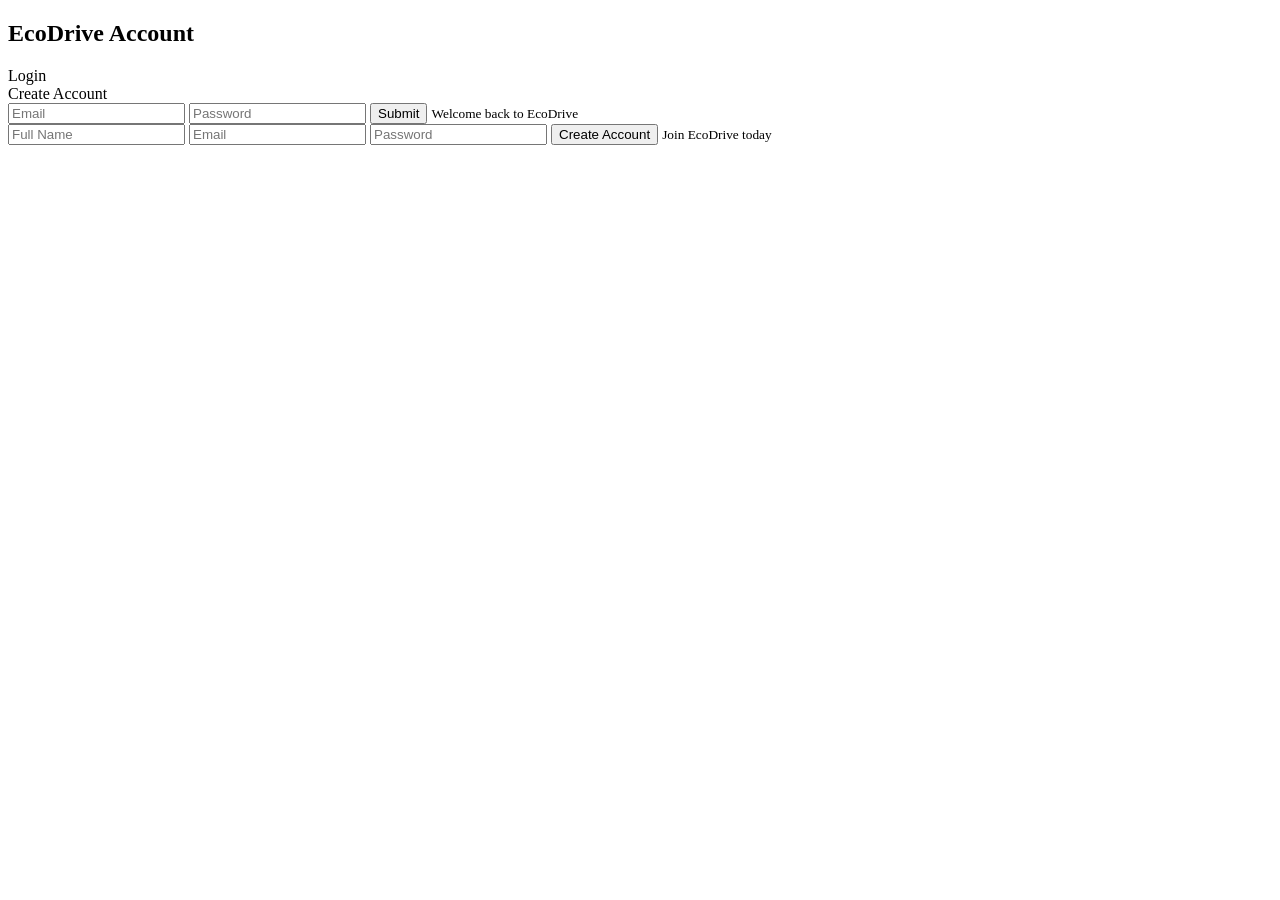
==== login.html @ 9241c16f "Add files via upload" ====
<!DOCTYPE html>
<html lang="en">

<head>
    <meta charset="UTF-8">
    <meta name="viewport" content="width=device-width, initial-scale=1.0">
    <title>EcoDrive - Account</title>
    <link rel="stylesheet" href="/CARS/index.css">
    <link href="https://fonts.googleapis.com/css2?family=Poppins:wght@300;400;500;600;700&display=swap"
        rel="stylesheet">

</head>

<body>

    <div class="container">

        <h2>EcoDrive Account</h2>

        <div class="tabs">
            <div class="tab active" onclick="showForm('login')">Login</div>
            <div class="tab" onclick="showForm('register')">Create Account</div>
        </div>

        <!-- Login -->
        <form id="login" class="active" method="post">

            <input id="email" type="email" placeholder="Email" required name="email">
            <input type="password" placeholder="Password" required minlength="8" name="password">
            <input class="submit" type="submit"></input>
            <small>Welcome back to EcoDrive</small>
        </form>

        <!-- Register -->
        <form id="register" method="post">
            <input type="text" placeholder="Full Name" required name="full name">
            <input type="email" placeholder="Email" required name="email">
            <input type="password" placeholder="Password" required minlength="8" name="password">
            <input class="submit" type="submit" value="Create Account"></input>
            <small>Join EcoDrive today</small>
        </form>

    </div>

    <script>
        function showForm(type) {
            document.getElementById("login").classList.remove("active");
            document.getElementById("register").classList.remove("active");

            document.querySelectorAll(".tab").forEach(t => t.classList.remove("active"));

            if (type === "login") {
                document.getElementById("login").classList.add("active");
                document.querySelectorAll(".tab")[0].classList.add("active");
            } else {
                document.getElementById("register").classList.add("active");
                document.querySelectorAll(".tab")[1].classList.add("active");
            }
        }
    </script>

</body>

</html>
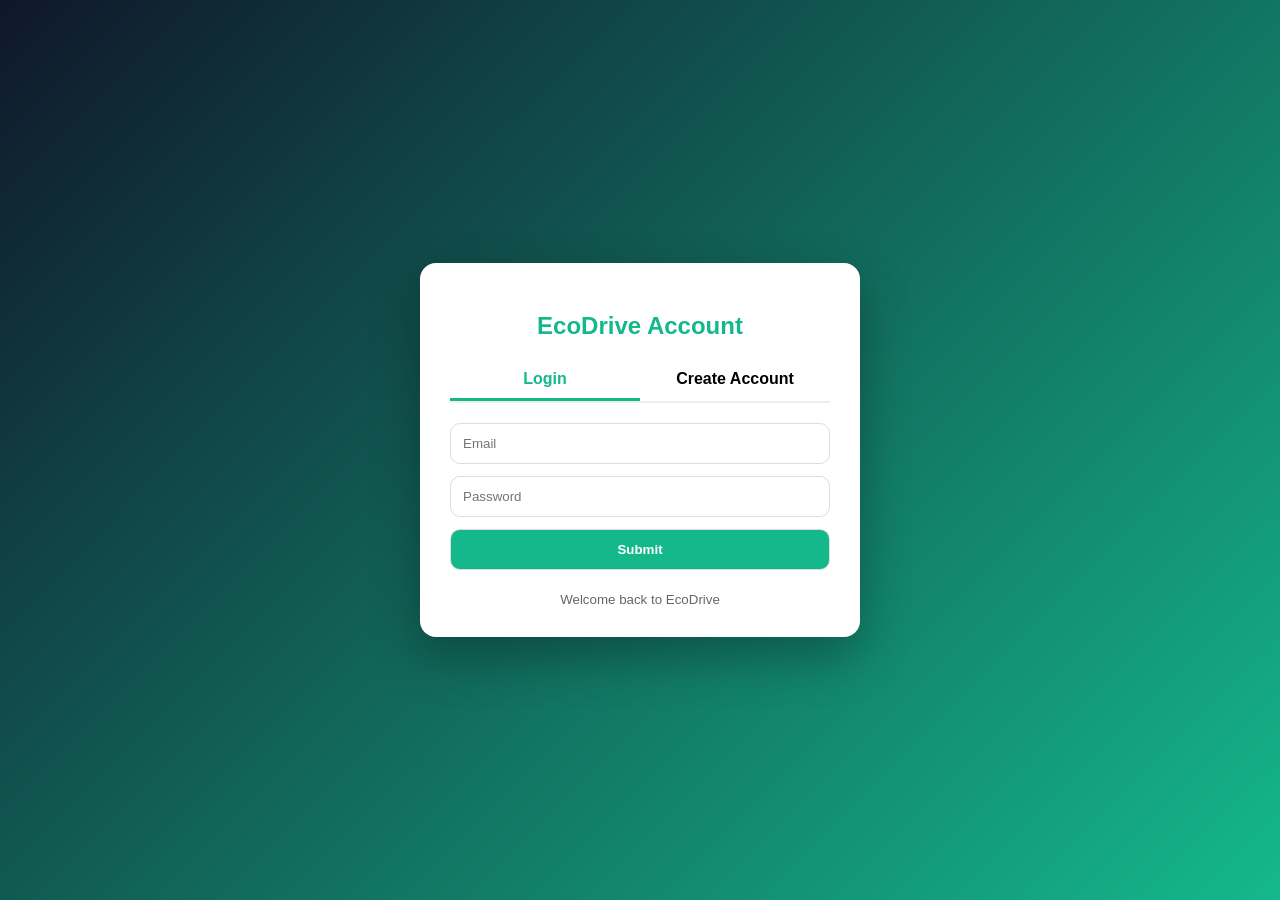
==== commit bb8e3a34: "Update login.html" ====
--- a/login.html
+++ b/login.html
@@ -5,7 +5,7 @@
     <meta charset="UTF-8">
     <meta name="viewport" content="width=device-width, initial-scale=1.0">
     <title>EcoDrive - Account</title>
-    <link rel="stylesheet" href="/CARS/index.css">
+    <link rel="stylesheet" href="login.css">
     <link href="https://fonts.googleapis.com/css2?family=Poppins:wght@300;400;500;600;700&display=swap"
         rel="stylesheet">
 
@@ -61,4 +61,4 @@
 
 </body>
 
-</html>+</html>
--- a/login.css
+++ b/login.css
@@ -0,0 +1,89 @@
+body {
+  margin: 0;
+  font-family: Poppins, sans-serif;
+  background: linear-gradient(135deg, #0f172a, #14b88b);
+  display: flex;
+  justify-content: center;
+  align-items: center;
+  height: 100vh;
+}
+
+.container {
+  width: 380px;
+  background: #fff;
+  padding: 30px;
+  border-radius: 16px;
+  box-shadow: 0 20px 50px rgba(0, 0, 0, 0.3);
+}
+
+h2 {
+  text-align: center;
+  color: #14b88b;
+  margin-bottom: 20px;
+}
+
+.tabs {
+  display: flex;
+  margin-bottom: 20px;
+  border-bottom: 2px solid #eee;
+}
+
+.tab {
+  flex: 1;
+  text-align: center;
+  padding: 10px;
+  cursor: pointer;
+  font-weight: 600;
+}
+
+.tab.active {
+  color: #14b88b;
+  border-bottom: 3px solid #14b88b;
+}
+
+form {
+  display: none;
+  flex-direction: column;
+  gap: 12px;
+}
+
+form.active {
+  display: flex;
+}
+
+input {
+  padding: 12px;
+  border: 1px solid #ddd;
+  border-radius: 10px;
+  outline: none;
+}
+
+button {
+  padding: 12px;
+  border: none;
+  border-radius: 10px;
+  background: #14b88b;
+  color: #fff;
+  cursor: pointer;
+  transition: 0.3s;
+  font-weight: bold;
+}
+
+.submit:hover {
+  transform: translateY(-3px);
+}
+
+small {
+  text-align: center;
+  color: #666;
+  margin-top: 10px;
+}
+
+.submit {
+  background-color: #14b88b;
+  color: white;
+  font-weight: bold;
+  transition: 0.3s;
+  cursor: pointer;
+}
+
